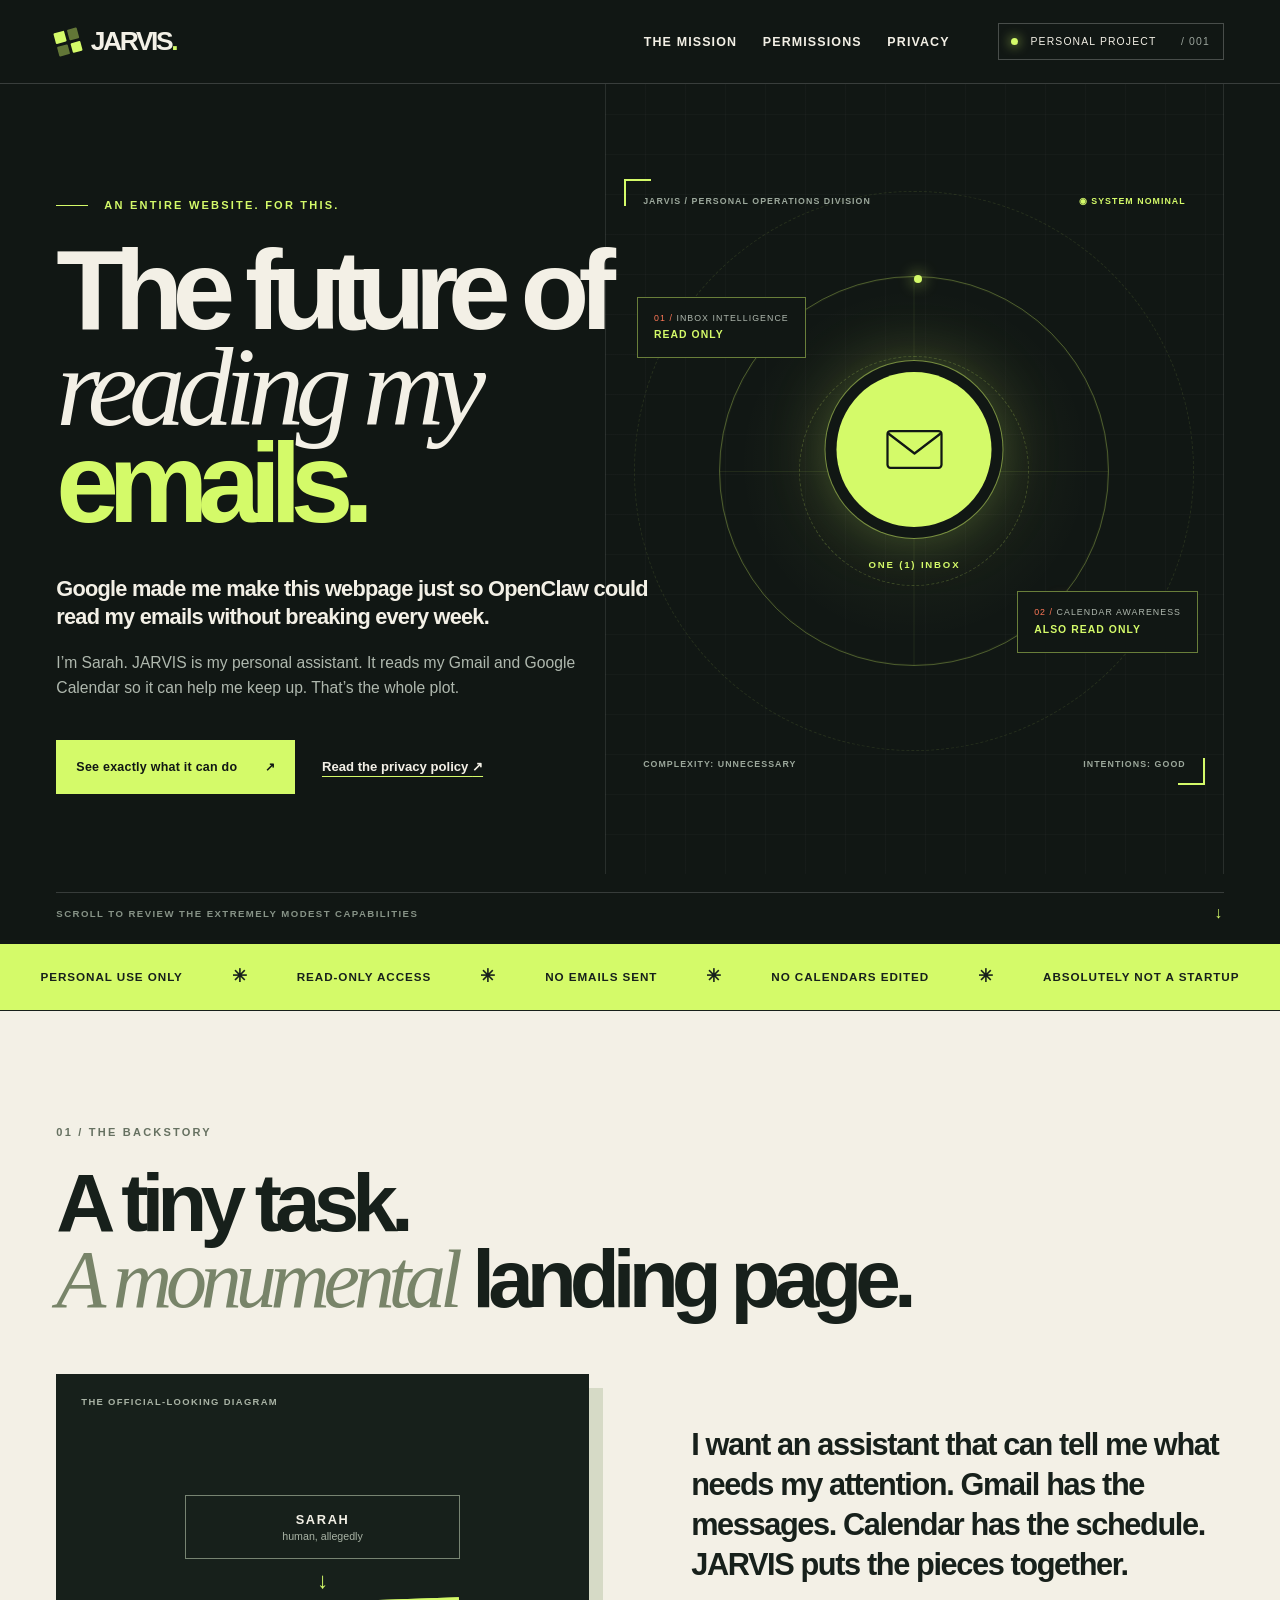
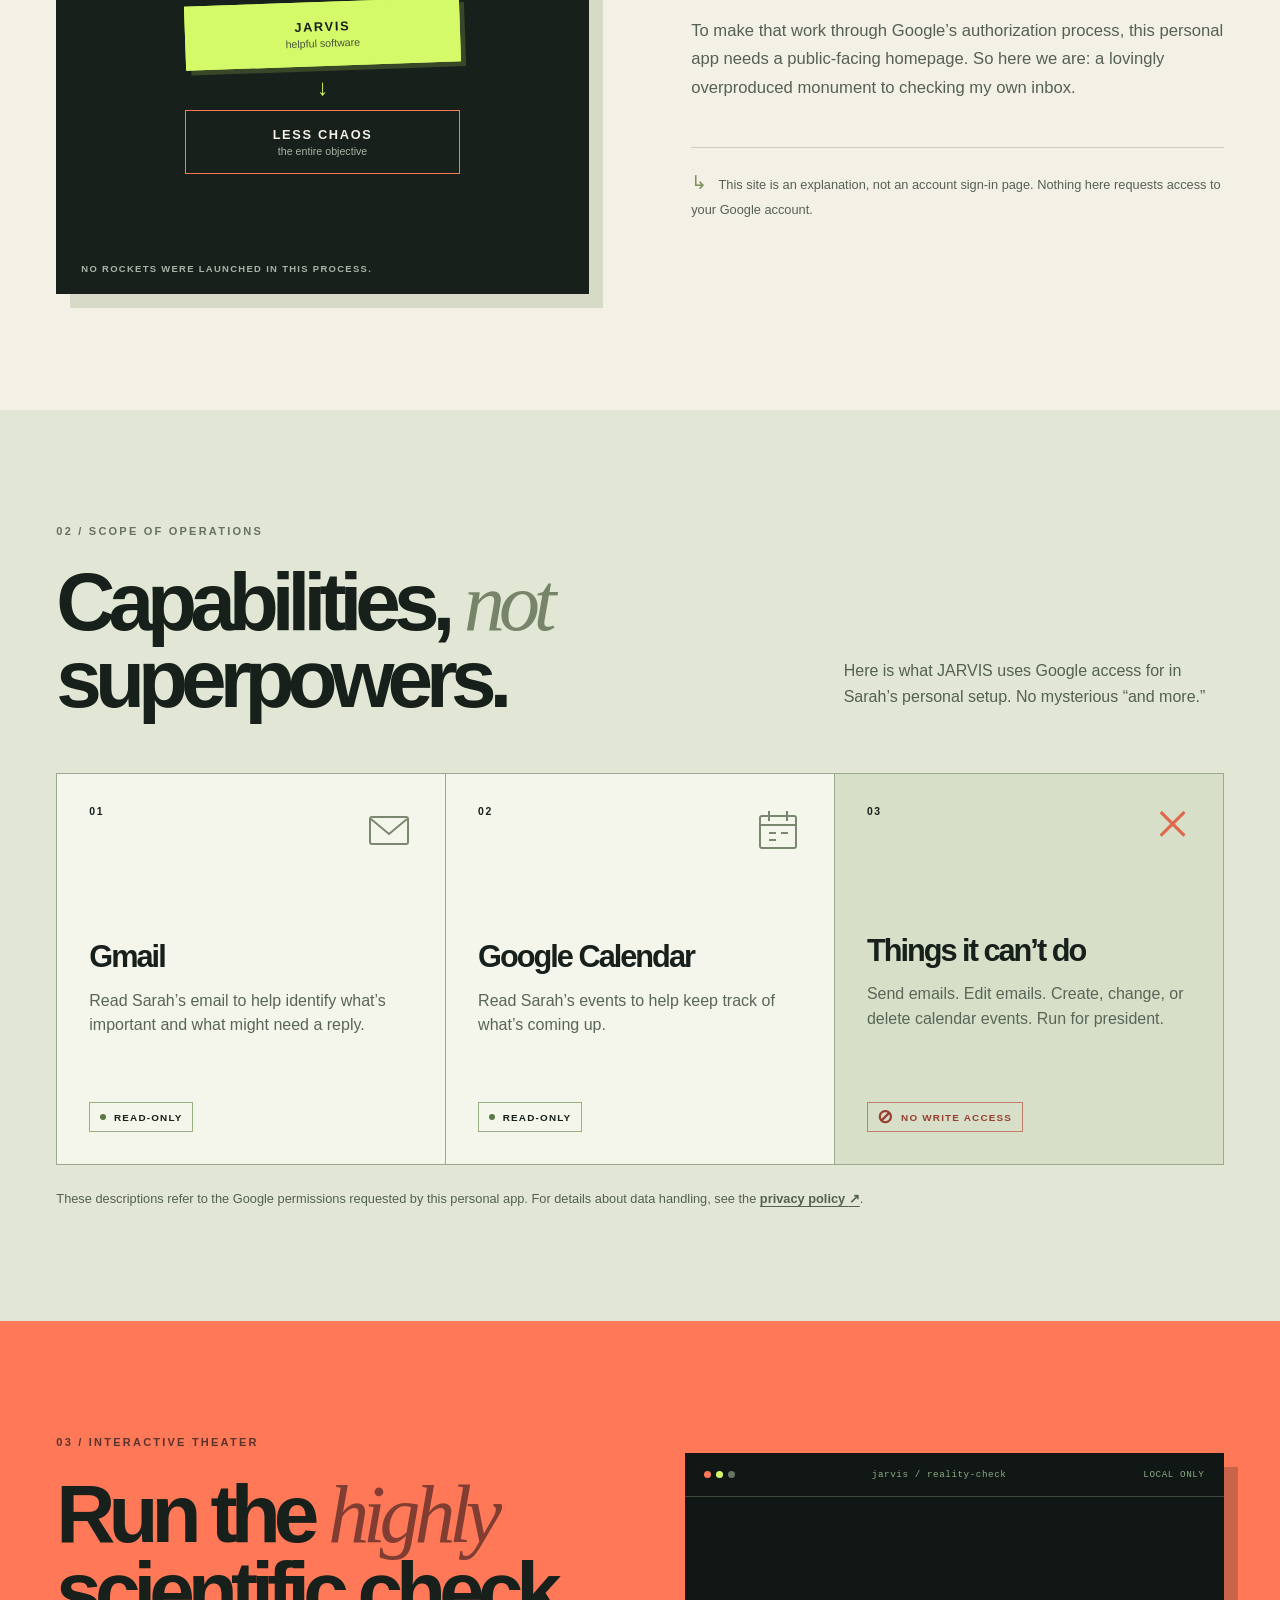
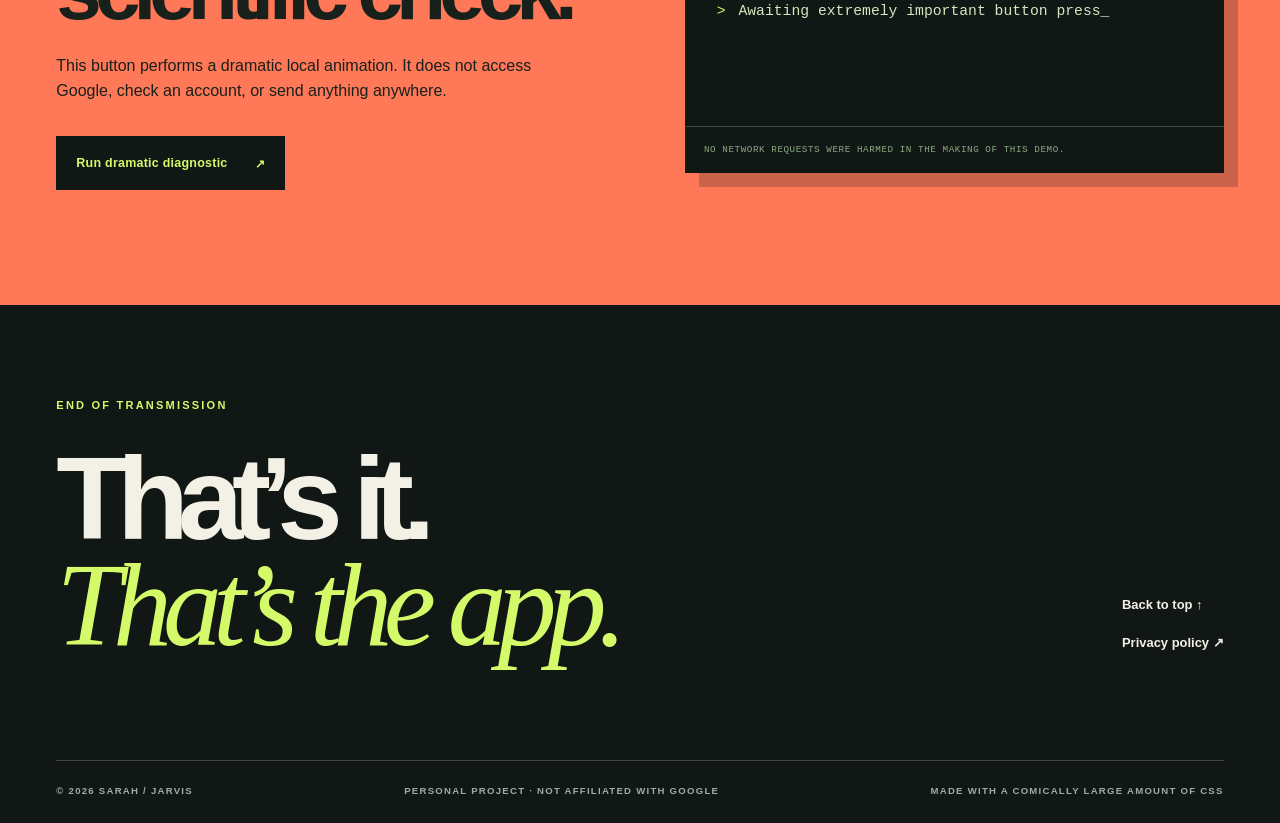
==== index.html @ e294292a "Publish animated JARVIS personal access homepage" ====
<!doctype html>
<html lang="en">
<head>
  <meta charset="utf-8">
  <meta name="viewport" content="width=device-width, initial-scale=1">
  <meta name="theme-color" content="#111714">
  <meta name="description" content="JARVIS is Sarah’s personal OpenClaw assistant. This page explains its read-only Gmail and Google Calendar access, with a perhaps excessive amount of ceremony.">
  <title>JARVIS — A very serious webpage for a very small mission</title>
  <link rel="stylesheet" href="styles.css">
  <script src="script.js" defer></script>
</head>
<body>
  <a class="skip-link" href="#main">Skip to content</a>
  <div class="site-shell">
    <header class="site-header">
      <a class="brand" href="#top" aria-label="JARVIS, back to top">
        <span class="brand-mark" aria-hidden="true"><span></span><span></span><span></span><span></span></span>
        <span>JARVIS<span class="brand-period">.</span></span>
      </a>
      <nav aria-label="Main navigation">
        <a href="#mission">The mission</a>
        <a href="#permissions">Permissions</a>
        <a href="privacy.html">Privacy</a>
      </nav>
      <span class="header-stamp"><span class="live-dot" aria-hidden="true"></span> PERSONAL PROJECT <span class="stamp-index">/ 001</span></span>
    </header>

    <main id="main">
      <section class="hero" id="top" aria-labelledby="hero-title">
        <div class="hero-copy">
          <div class="eyebrow"><span class="eyebrow-line" aria-hidden="true"></span> AN ENTIRE WEBSITE. FOR THIS.</div>
          <h1 id="hero-title">The future of<br><em>reading my</em><br><span class="hero-emphasis">emails.</span></h1>
          <p class="hero-lede">Google made me make this webpage just so OpenClaw could read my emails without breaking every week.</p>
          <p class="hero-sub">I’m Sarah. JARVIS is my personal assistant. It reads my Gmail and Google Calendar so it can help me keep up. That’s the whole plot.</p>
          <div class="hero-actions">
            <a class="button button-primary" href="#permissions">See exactly what it can do <span aria-hidden="true">↗</span></a>
            <a class="text-link" href="privacy.html">Read the privacy policy <span aria-hidden="true">↗</span></a>
          </div>
        </div>
        <div class="hero-art" aria-label="Decorative illustration of a tiny email inside an elaborate control system" role="img">
          <div class="art-corner art-corner-tl" aria-hidden="true"></div><div class="art-corner art-corner-br" aria-hidden="true"></div>
          <div class="art-meta art-meta-top" aria-hidden="true">JARVIS / PERSONAL OPERATIONS DIVISION <span>◉ SYSTEM NOMINAL</span></div>
          <div class="orbit orbit-one" aria-hidden="true"></div><div class="orbit orbit-two" aria-hidden="true"></div><div class="orbit orbit-three" aria-hidden="true"></div>
          <div class="orbit-dot orbit-dot-one" aria-hidden="true"></div><div class="orbit-dot orbit-dot-two" aria-hidden="true"></div>
          <div class="core" aria-hidden="true">
            <div class="core-inner"><svg viewBox="0 0 96 96" fill="none" aria-hidden="true"><rect x="12" y="24" width="72" height="49" rx="4" stroke="currentColor" stroke-width="3"/><path d="m14 28 34 26 34-26" stroke="currentColor" stroke-width="3" stroke-linecap="round" stroke-linejoin="round"/></svg></div>
            <span class="core-label">ONE (1) INBOX</span>
          </div>
          <div class="art-callout art-callout-left" aria-hidden="true"><span class="callout-number">01 /</span> inbox intelligence<br><strong>READ ONLY</strong></div>
          <div class="art-callout art-callout-right" aria-hidden="true"><span class="callout-number">02 /</span> calendar awareness<br><strong>ALSO READ ONLY</strong></div>
          <div class="art-meta art-meta-bottom" aria-hidden="true"><span>COMPLEXITY: UNNECESSARY</span><span>INTENTIONS: GOOD</span></div>
        </div>
        <div class="hero-bottomline"><span>SCROLL TO REVIEW THE EXTREMELY MODEST CAPABILITIES</span><span aria-hidden="true">↓</span></div>
      </section>

      <section class="ticker" aria-label="Project summary"><div class="ticker-track"><span>PERSONAL USE ONLY</span><span aria-hidden="true">✳</span><span>READ-ONLY ACCESS</span><span aria-hidden="true">✳</span><span>NO EMAILS SENT</span><span aria-hidden="true">✳</span><span>NO CALENDARS EDITED</span><span aria-hidden="true">✳</span><span>ABSOLUTELY NOT A STARTUP</span></div></section>

      <section class="mission section-pad" id="mission" aria-labelledby="mission-title">
        <div class="section-heading reveal"><span class="section-index">01 / THE BACKSTORY</span><h2 id="mission-title">A tiny task.<br><em>A monumental</em> landing page.</h2></div>
        <div class="mission-grid">
          <div class="mission-visual reveal" aria-hidden="true"><span class="visual-top">THE OFFICIAL-LOOKING DIAGRAM</span><div class="flow-node flow-node-me">SARAH <small>human, allegedly</small></div><span class="flow-arrow">↓</span><div class="flow-node flow-node-jarvis">JARVIS <small>helpful software</small></div><span class="flow-arrow">↓</span><div class="flow-node flow-node-result">LESS CHAOS <small>the entire objective</small></div><span class="visual-bottom">NO ROCKETS WERE LAUNCHED IN THIS PROCESS.</span></div>
          <div class="mission-copy reveal"><p class="large-copy">I want an assistant that can tell me what needs my attention. Gmail has the messages. Calendar has the schedule. JARVIS puts the pieces together.</p><p>To make that work through Google’s authorization process, this personal app needs a public-facing homepage. So here we are: a lovingly overproduced monument to checking my own inbox.</p><p class="micro-note"><span aria-hidden="true">↳</span> This site is an explanation, not an account sign-in page. Nothing here requests access to your Google account.</p></div>
        </div>
      </section>

      <section class="permissions section-pad" id="permissions" aria-labelledby="permissions-title">
        <div class="section-heading reveal"><span class="section-index">02 / SCOPE OF OPERATIONS</span><h2 id="permissions-title">Capabilities, <em>not</em><br>superpowers.</h2><p class="section-intro">Here is what JARVIS uses Google access for in Sarah’s personal setup. No mysterious “and more.”</p></div>
        <div class="permission-grid">
          <article class="permission-card reveal"><div class="card-top"><span class="card-number">01</span><svg viewBox="0 0 48 48" fill="none" aria-hidden="true"><rect x="5" y="11" width="38" height="27" rx="2" stroke="currentColor" stroke-width="2"/><path d="m6 13 18 15 18-15" stroke="currentColor" stroke-width="2"/></svg></div><h3>Gmail</h3><p>Read Sarah’s email to help identify what’s important and what might need a reply.</p><div class="scope-tag"><span class="scope-dot" aria-hidden="true"></span> READ-ONLY</div></article>
          <article class="permission-card reveal"><div class="card-top"><span class="card-number">02</span><svg viewBox="0 0 48 48" fill="none" aria-hidden="true"><rect x="6" y="10" width="36" height="32" rx="2" stroke="currentColor" stroke-width="2"/><path d="M6 19h36M15 5v10M33 5v10M15 27h7M27 27h7M15 34h7" stroke="currentColor" stroke-width="2"/></svg></div><h3>Google Calendar</h3><p>Read Sarah’s events to help keep track of what’s coming up.</p><div class="scope-tag"><span class="scope-dot" aria-hidden="true"></span> READ-ONLY</div></article>
          <article class="permission-card permission-card-negative reveal"><div class="card-top"><span class="card-number">03</span><span class="big-x" aria-hidden="true">×</span></div><h3>Things it can’t do</h3><p>Send emails. Edit emails. Create, change, or delete calendar events. Run for president.</p><div class="scope-tag scope-tag-negative"><span aria-hidden="true">⊘</span> NO WRITE ACCESS</div></article>
        </div>
        <p class="permission-footnote reveal">These descriptions refer to the Google permissions requested by this personal app. For details about data handling, see the <a href="privacy.html">privacy policy <span aria-hidden="true">↗</span></a>.</p>
      </section>

      <section class="diagnostic section-pad" aria-labelledby="diagnostic-title"><div class="diagnostic-copy reveal"><span class="section-index">03 / INTERACTIVE THEATER</span><h2 id="diagnostic-title">Run the <em>highly</em><br>scientific check.</h2><p>This button performs a dramatic local animation. It does not access Google, check an account, or send anything anywhere.</p><button class="button button-secondary" id="diagnostic-button" type="button" aria-controls="diagnostic-output">Run dramatic diagnostic <span aria-hidden="true">↗</span></button></div><div class="terminal reveal" aria-label="Decorative diagnostic display"><div class="terminal-top"><span class="terminal-lights" aria-hidden="true"><i></i><i></i><i></i></span><span>jarvis / reality-check</span><span>LOCAL ONLY</span></div><div class="terminal-body" id="diagnostic-output" role="status" aria-live="polite" aria-atomic="true"><span class="terminal-prompt">&gt;</span> Awaiting extremely important button press<span class="cursor" aria-hidden="true">_</span></div><div class="terminal-bottom">NO NETWORK REQUESTS WERE HARMED IN THE MAKING OF THIS DEMO.</div></div></section>
    </main>

    <footer class="site-footer"><div class="footer-main"><div><span class="footer-kicker">END OF TRANSMISSION</span><p>That’s it.<br><em>That’s the app.</em></p></div><div class="footer-links"><a href="#top">Back to top ↑</a><a href="privacy.html">Privacy policy ↗</a></div></div><div class="footer-bottom"><span>© <span id="year">2026</span> SARAH / JARVIS</span><span>PERSONAL PROJECT · NOT AFFILIATED WITH GOOGLE</span><span>MADE WITH A COMICALLY LARGE AMOUNT OF CSS</span></div></footer>
  </div>
</body>
</html>
---- styles.css ----
@charset "UTF-8";
:root{--ink:#17201b;--deep:#111714;--cream:#f3f0e6;--paper:#e9e8dc;--lime:#d4fa69;--orange:#ff7857;--muted:#a5aea2;--line:rgba(23,32,27,.17);--font:Arial,Helvetica,sans-serif}
*{box-sizing:border-box}html{scroll-behavior:smooth}body{margin:0;background:var(--cream);color:var(--ink);font-family:var(--font);-webkit-font-smoothing:antialiased}a{color:inherit}button{font:inherit}.site-shell{overflow:hidden}.skip-link{position:absolute;left:1rem;top:-5rem;padding:.8rem 1rem;background:var(--lime);color:var(--deep);z-index:99}.skip-link:focus{top:1rem}a:focus-visible,button:focus-visible{outline:3px solid var(--orange);outline-offset:4px}::selection{background:var(--lime);color:var(--deep)}
.site-header{height:84px;display:flex;align-items:center;gap:3rem;padding:0 clamp(1.25rem,4.4vw,5rem);background:var(--deep);color:var(--cream);border-bottom:1px solid rgba(255,255,255,.17)}.brand{display:inline-flex;align-items:center;gap:.65rem;text-decoration:none;font-size:1.65rem;font-weight:900;letter-spacing:-.09em;white-space:nowrap}.brand-period{color:var(--lime)}.brand-mark{width:24px;height:24px;display:grid;grid-template-columns:repeat(2,1fr);gap:3px;transform:rotate(-15deg)}.brand-mark span{background:var(--lime);border-radius:1px}.brand-mark span:nth-child(2),.brand-mark span:nth-child(3){opacity:.42}.site-header nav{display:flex;gap:clamp(1rem,2vw,2.5rem);margin-left:auto}.site-header nav a{text-decoration:none;font-size:.78rem;font-weight:700;text-transform:uppercase;letter-spacing:.09em;transition:color .2s}.site-header nav a:hover,.footer-links a:hover{color:var(--lime)}.header-stamp{border:1px solid rgba(255,255,255,.23);padding:.73rem .8rem;font-size:.65rem;letter-spacing:.11em;white-space:nowrap}.live-dot,.scope-dot{display:inline-block;width:7px;height:7px;border-radius:50%;background:var(--lime);margin-right:.5rem;box-shadow:0 0 12px var(--lime)}.stamp-index{color:#9aa39b;margin-left:1.3rem}
.hero{background:var(--deep);color:var(--cream);min-height:740px;display:grid;grid-template-columns:minmax(0,1.05fr) minmax(0,.95fr);position:relative;padding:0 clamp(1.25rem,4.4vw,5rem) 70px}.hero-copy{position:relative;z-index:2;padding:clamp(5rem,9vw,9rem) 0 5rem;max-width:740px}.eyebrow,.section-index,.footer-kicker{font-size:.69rem;font-weight:800;letter-spacing:.2em;text-transform:uppercase}.eyebrow{display:flex;align-items:center;gap:1rem;color:var(--lime);margin-bottom:2rem}.eyebrow-line{height:1px;width:32px;background:var(--lime)}h1,h2,h3,p{margin-top:0}h1{font-size:clamp(4.6rem,8.8vw,10rem);line-height:.85;letter-spacing:-.095em;font-weight:900;margin-bottom:2.7rem}h1 em,h2 em,.footer-main em{font-family:Georgia,'Times New Roman',serif;font-weight:400;letter-spacing:-.075em}.hero-emphasis{color:var(--lime)}.hero-lede{font-size:clamp(1.22rem,1.7vw,1.8rem);font-weight:700;letter-spacing:-.035em;line-height:1.32;max-width:610px;margin-bottom:1.1rem}.hero-sub{max-width:570px;color:#afb8ae;font-size:.98rem;line-height:1.65}.hero-actions{display:flex;gap:1.7rem;align-items:center;flex-wrap:wrap;margin-top:2.4rem}.button{border:0;display:inline-flex;align-items:center;justify-content:space-between;gap:1.7rem;padding:1.12rem 1.25rem;min-height:54px;text-decoration:none;font-size:.78rem;font-weight:900;letter-spacing:.02em;cursor:pointer;transition:transform .2s,background .2s,box-shadow .2s}.button:hover{transform:translateY(-3px);box-shadow:5px 5px 0 var(--orange)}.button-primary{background:var(--lime);color:var(--deep)}.button-secondary{background:var(--deep);color:var(--lime)}.text-link{font-size:.82rem;font-weight:700;text-decoration:underline;text-underline-offset:5px;text-decoration-color:var(--lime)}.text-link:hover{color:var(--lime)}
.hero-art{position:relative;min-height:600px;align-self:stretch;margin-left:-4rem;background:radial-gradient(circle at 50% 48%,rgba(212,250,105,.08),transparent 34%),repeating-linear-gradient(0deg,transparent 0 39px,rgba(255,255,255,.045) 40px),repeating-linear-gradient(90deg,transparent 0 39px,rgba(255,255,255,.045) 40px);border-left:1px solid rgba(255,255,255,.1);border-right:1px solid rgba(255,255,255,.1);overflow:hidden}.art-corner{width:27px;height:27px;border:solid var(--lime);position:absolute;z-index:3}.art-corner-tl{left:18px;top:95px;border-width:2px 0 0 2px}.art-corner-br{right:18px;bottom:89px;border-width:0 2px 2px 0}.art-meta{position:absolute;left:6%;right:6%;display:flex;justify-content:space-between;color:#9ca89c;font-size:.55rem;font-weight:700;letter-spacing:.12em;z-index:3}.art-meta-top{top:112px}.art-meta-top span{color:var(--lime)}.art-meta-bottom{bottom:105px}.orbit{position:absolute;left:50%;top:49%;border:1px solid rgba(212,250,105,.2);border-radius:50%;transform:translate(-50%,-50%)}.orbit-one{width:230px;height:230px;border-style:dashed;animation:orbit-spin 35s linear infinite}.orbit-two{width:390px;height:390px;border-color:rgba(212,250,105,.31);box-shadow:0 0 0 1px rgba(212,250,105,.04) inset}.orbit-three{width:560px;height:560px;border-color:rgba(212,250,105,.1);border-style:dashed;animation:orbit-spin 70s linear infinite reverse}.orbit-two:before,.orbit-two:after{content:"";position:absolute;top:50%;height:1px;width:100%;background:rgba(212,250,105,.08)}.orbit-two:after{transform:rotate(90deg)}.orbit-dot{position:absolute;width:8px;height:8px;border-radius:50%;background:var(--lime);box-shadow:0 0 15px var(--lime);z-index:2}.orbit-dot-one{top:calc(49% - 196px);left:50%;animation:dot-pulse 3s ease-in-out infinite}.orbit-dot-two{top:calc(49% + 130px);left:calc(50% + 145px);background:var(--orange);box-shadow:0 0 15px var(--orange);animation:dot-pulse 3s ease-in-out 1.5s infinite}.core{position:absolute;left:50%;top:49%;transform:translate(-50%,-50%);z-index:3;text-align:center}.core-inner{height:155px;width:155px;display:grid;place-items:center;border-radius:50%;background:var(--lime);box-shadow:0 0 0 11px var(--deep),0 0 0 12px rgba(212,250,105,.45),0 0 65px rgba(212,250,105,.35);animation:core-breathe 5s ease-in-out infinite}.core-inner svg{width:72px;color:var(--deep)}.core-label{display:block;color:var(--lime);font-size:.6rem;font-weight:800;letter-spacing:.19em;margin-top:32px}.art-callout{position:absolute;z-index:4;background:var(--deep);border:1px solid rgba(212,250,105,.45);padding:.8rem 1rem;color:#afb8ae;text-transform:uppercase;font-size:.55rem;line-height:1.75;letter-spacing:.12em}.art-callout strong{color:var(--lime);font-size:.65rem}.callout-number{color:var(--orange)}.art-callout-left{top:27%;left:5%}.art-callout-right{right:4%;bottom:28%}.hero-bottomline{position:absolute;bottom:25px;left:clamp(1.25rem,4.4vw,5rem);right:clamp(1.25rem,4.4vw,5rem);border-top:1px solid rgba(255,255,255,.16);padding-top:15px;display:flex;justify-content:space-between;color:#879387;font-size:.6rem;letter-spacing:.15em;font-weight:700}.hero-bottomline span:last-child{color:var(--lime);font-size:1rem;line-height:.6}
.ticker{background:var(--lime);overflow:hidden;border-bottom:1px solid var(--ink)}.ticker-track{min-height:66px;display:flex;align-items:center;justify-content:space-around;gap:2rem;padding:1rem 2rem;width:max-content;min-width:100%;font-size:.73rem;letter-spacing:.08em;font-weight:900;white-space:nowrap}.ticker-track span:nth-child(even){font-size:1.1rem}
.section-pad{padding:clamp(5rem,9vw,10rem) clamp(1.25rem,4.4vw,5rem)}.section-heading{margin-bottom:3.5rem}.section-index{display:block;margin-bottom:1.7rem;color:#667161}h2{font-size:clamp(3.3rem,6.4vw,7.3rem);line-height:.93;letter-spacing:-.085em;font-weight:900;margin-bottom:0}h2 em{color:#788469}.mission{background:var(--cream)}.mission-grid{display:grid;grid-template-columns:1fr 1fr;gap:clamp(2rem,8vw,10rem);align-items:center}.mission-visual{min-height:520px;background:var(--ink);color:var(--cream);position:relative;display:flex;flex-direction:column;align-items:center;justify-content:center;gap:.65rem;padding:4rem 2rem;box-shadow:14px 14px 0 #d6dac6}.visual-top,.visual-bottom{position:absolute;font-size:.59rem;font-weight:800;letter-spacing:.14em;color:#a9b3a5}.visual-top{top:22px;left:25px}.visual-bottom{bottom:20px;left:25px}.flow-node{width:min(100%,275px);border:1px solid #778472;text-align:center;padding:1rem;font-weight:900;letter-spacing:.13em;font-size:.8rem}.flow-node small{display:block;color:#a9b3a5;font-weight:400;letter-spacing:0;text-transform:none;margin-top:.2rem}.flow-node-jarvis{background:var(--lime);color:var(--ink);border-color:var(--lime);transform:rotate(-2deg);box-shadow:5px 5px 0 rgba(212,250,105,.18)}.flow-node-jarvis small{color:#49553a}.flow-node-result{border-color:var(--orange)}.flow-arrow{font-size:1.4rem;color:var(--lime);line-height:1}.mission-copy{max-width:560px}.mission-copy p{font-size:1.04rem;line-height:1.7;color:#566054;margin-bottom:1.4rem}.mission-copy .large-copy{font-size:clamp(1.5rem,2.4vw,2.4rem);font-weight:700;letter-spacing:-.045em;line-height:1.3;color:var(--ink);margin-bottom:2rem}.mission-copy .micro-note{border-top:1px solid var(--line);margin-top:2.8rem;padding-top:1.2rem;font-size:.8rem}.micro-note span{color:#81935c;font-size:1.2rem;margin-right:.5rem}
.permissions{background:#e1e7d4}.permissions .section-heading{display:grid;grid-template-columns:1fr 1fr;column-gap:3rem}.permissions .section-heading .section-index{grid-column:1/-1}.section-intro{align-self:end;max-width:380px;margin:0 0 .5rem auto;color:#53614f;line-height:1.6;font-size:1rem}.permission-grid{display:grid;grid-template-columns:repeat(3,minmax(0,1fr));gap:1px;background:#9baa8e;border:1px solid #9baa8e}.permission-card{min-height:390px;padding:clamp(1.5rem,2.5vw,2.8rem);background:#f4f5eb;display:flex;flex-direction:column;transition:background .25s,transform .25s}.permission-card:hover{background:#fffef4;transform:translateY(-6px)}.card-top{display:flex;justify-content:space-between;align-items:flex-start;margin-bottom:auto}.card-number{font-size:.65rem;font-weight:800;letter-spacing:.16em}.card-top svg{width:48px;height:48px;color:#7a886f}.permission-card h3{font-size:clamp(1.7rem,2.4vw,2.8rem);line-height:1;letter-spacing:-.065em;margin:2.5rem 0 1rem}.permission-card p{line-height:1.55;color:#596657;max-width:350px}.scope-tag{display:inline-flex;align-items:center;align-self:flex-start;margin-top:auto;border:1px solid #9cae82;padding:.55rem .6rem;font-size:.62rem;font-weight:900;letter-spacing:.12em}.scope-dot{width:6px;height:6px;background:#5d7843;box-shadow:none}.permission-card-negative{background:#d7dfc9}.big-x{font-family:Georgia,serif;font-size:4rem;line-height:.55;color:#df684e;font-weight:400}.scope-tag-negative{border-color:#c27e6b;color:#983f32;gap:.4rem}.scope-tag-negative span{font-size:1.2rem;line-height:.5}.permission-footnote{font-size:.8rem;color:#53614f;margin:1.6rem 0 0}.permission-footnote a{font-weight:800;text-underline-offset:3px}
.diagnostic{background:var(--orange);display:grid;grid-template-columns:1fr 1fr;gap:clamp(2rem,7vw,8rem);align-items:center}.diagnostic .section-index{color:#59332d}.diagnostic h2{margin-bottom:1.5rem}.diagnostic h2 em{color:#823d33}.diagnostic-copy p{font-size:1rem;line-height:1.6;max-width:500px;margin-bottom:2rem}.diagnostic .button:hover{box-shadow:5px 5px 0 var(--lime)}.terminal{background:var(--deep);color:#d5e6c0;min-height:320px;box-shadow:14px 14px 0 rgba(23,32,27,.23);display:flex;flex-direction:column;font-family:ui-monospace,SFMono-Regular,Consolas,monospace}.terminal-top,.terminal-bottom{display:flex;align-items:center;justify-content:space-between;gap:.5rem;padding:1rem 1.2rem;border-bottom:1px solid #3c493d;color:#8caa84;font-size:.58rem;letter-spacing:.06em}.terminal-lights{display:inline-flex;gap:5px}.terminal-lights i{width:7px;height:7px;background:#667365;border-radius:50%}.terminal-lights i:first-child{background:var(--orange)}.terminal-lights i:nth-child(2){background:var(--lime)}.terminal-body{flex:1;padding:3rem 2rem;display:flex;align-items:center;line-height:1.7;white-space:pre-line;font-size:clamp(.76rem,1.15vw,.98rem)}.terminal-prompt{color:var(--lime);margin-right:.8rem}.cursor{animation:blink 1s steps(1,end) infinite}.terminal-bottom{border-top:1px solid #3c493d;border-bottom:0;line-height:1.5}
.site-footer{background:var(--deep);color:var(--cream);padding:clamp(4rem,7vw,8rem) clamp(1.25rem,4.4vw,5rem) 1.7rem}.footer-main{display:flex;justify-content:space-between;gap:2rem;align-items:end;padding-bottom:clamp(4rem,8vw,8rem)}.footer-kicker{color:var(--lime)}.footer-main p{font-size:clamp(4.2rem,9.2vw,11rem);font-weight:900;letter-spacing:-.095em;line-height:.9;margin:2rem 0 0}.footer-main em{color:var(--lime)}.footer-links{display:flex;flex-direction:column;gap:1.4rem;align-items:flex-start;padding-bottom:.5rem;white-space:nowrap}.footer-links a{font-size:.81rem;font-weight:800;text-decoration:none;transition:color .2s}.footer-bottom{border-top:1px solid rgba(255,255,255,.2);padding-top:1.5rem;display:flex;justify-content:space-between;gap:1rem;flex-wrap:wrap;color:#a0aba1;font-size:.6rem;font-weight:700;letter-spacing:.13em}
@keyframes orbit-spin{to{transform:translate(-50%,-50%) rotate(360deg)}}@keyframes dot-pulse{50%{opacity:.4;transform:scale(.7)}}@keyframes core-breathe{50%{box-shadow:0 0 0 11px var(--deep),0 0 0 12px rgba(212,250,105,.7),0 0 85px rgba(212,250,105,.5)}}@keyframes blink{50%{opacity:0}}.js .reveal{opacity:0;transform:translateY(25px);transition:opacity .65s ease,transform .65s ease}.js .reveal.is-visible{opacity:1;transform:none}
@media(max-width:1100px){.header-stamp{display:none}.hero-art{margin-left:-2rem}.hero-copy{padding-top:7rem}h1{font-size:clamp(4.2rem,8.5vw,8rem)}.art-callout-left{left:2%}.art-callout-right{right:2%}}
@media(max-width:800px){.site-header{height:72px;gap:1rem}.site-header nav{gap:1rem}.site-header nav a{font-size:.68rem}.hero{display:block;padding-bottom:70px}.hero-copy{padding:5rem 0 2.5rem}.hero-art{margin:0;min-height:490px;border:1px solid rgba(255,255,255,.1)}.art-meta-top{top:25px}.art-meta-bottom{bottom:25px}.art-corner-tl{top:14px}.art-corner-br{bottom:14px}.hero-bottomline{bottom:22px}.mission-grid,.diagnostic{grid-template-columns:1fr}.mission-visual{min-height:450px}.permissions .section-heading{display:block}.section-intro{margin:1.5rem 0 0}.permission-grid{grid-template-columns:1fr 1fr}.permission-card{min-height:350px}.permission-card-negative{grid-column:1/-1;min-height:270px}.diagnostic{gap:3rem}.terminal{min-height:260px}}
@media(max-width:560px){.site-header{padding-inline:1.2rem}.brand{font-size:1.4rem}.brand-mark{width:19px;height:19px}.site-header nav{gap:.8rem}.site-header nav a{font-size:.62rem;letter-spacing:0}.site-header nav a:first-child{display:none}.hero-copy{padding-top:4.4rem}h1{font-size:clamp(3.7rem,14vw,5.8rem)}.hero-lede{font-size:1.25rem}.hero-art{min-height:390px}.orbit-one{width:155px;height:155px}.orbit-two{width:275px;height:275px}.orbit-three{width:390px;height:390px}.core-inner{width:112px;height:112px}.core-inner svg{width:55px}.orbit-dot-one{top:calc(49% - 139px)}.orbit-dot-two{top:calc(49% + 95px);left:calc(50% + 101px)}.art-callout{font-size:.44rem;padding:.4rem .55rem}.art-callout strong{font-size:.51rem}.art-callout-left{top:19%}.art-callout-right{bottom:17%}.art-meta{font-size:.4rem}.hero-bottomline{font-size:.5rem}.ticker-track{gap:1rem;font-size:.62rem}.section-pad{padding-block:5rem}h2{font-size:clamp(3.1rem,12vw,5rem)}.mission-visual{min-height:380px}.permission-grid{grid-template-columns:1fr}.permission-card,.permission-card-negative{grid-column:auto;min-height:300px}.footer-main{display:block}.footer-main p{font-size:clamp(4rem,14vw,6rem)}.footer-links{margin-top:3rem}}
@media(max-width:370px){.site-header nav a:nth-child(2){display:none}.hero-actions{align-items:flex-start;flex-direction:column}.art-callout-left{top:21%}}
@media(prefers-reduced-motion:reduce){html{scroll-behavior:auto}*,*::before,*::after{animation-duration:.01ms!important;animation-iteration-count:1!important;transition-duration:.01ms!important}.js .reveal{opacity:1;transform:none}}
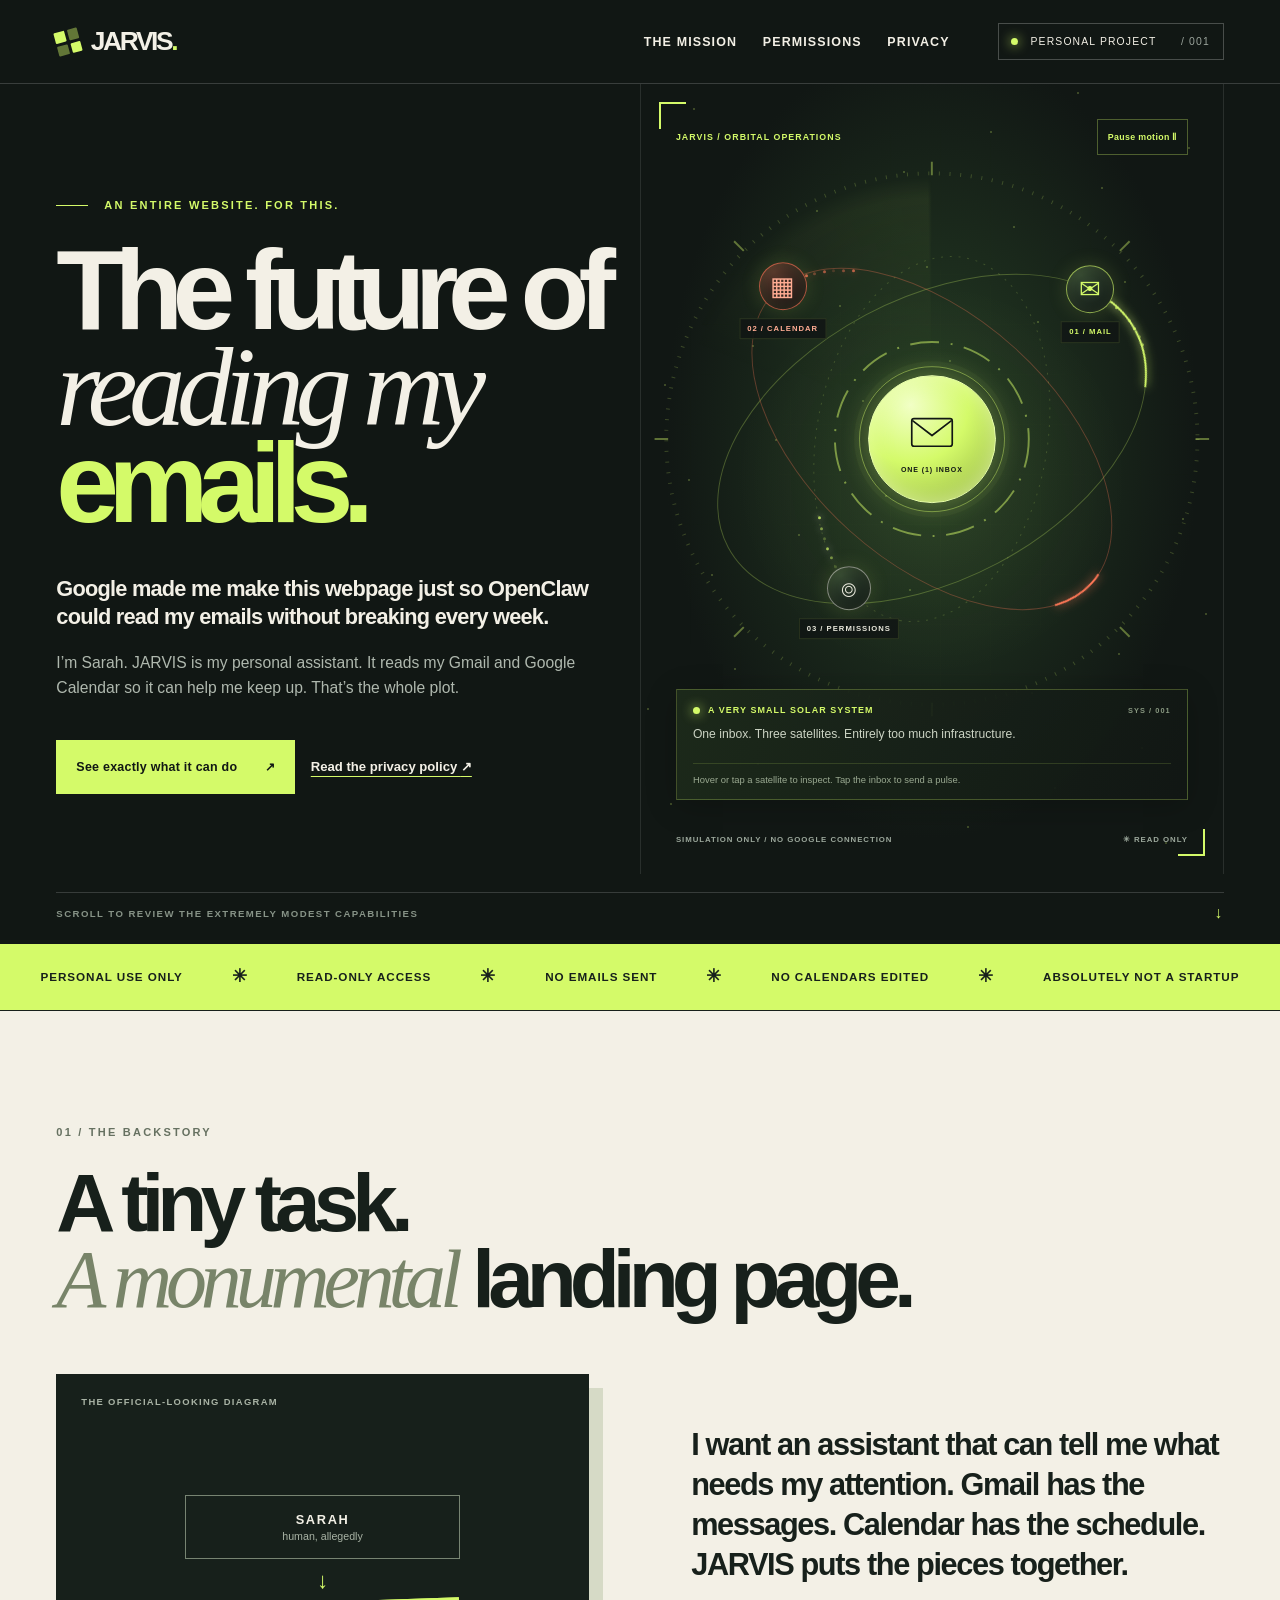
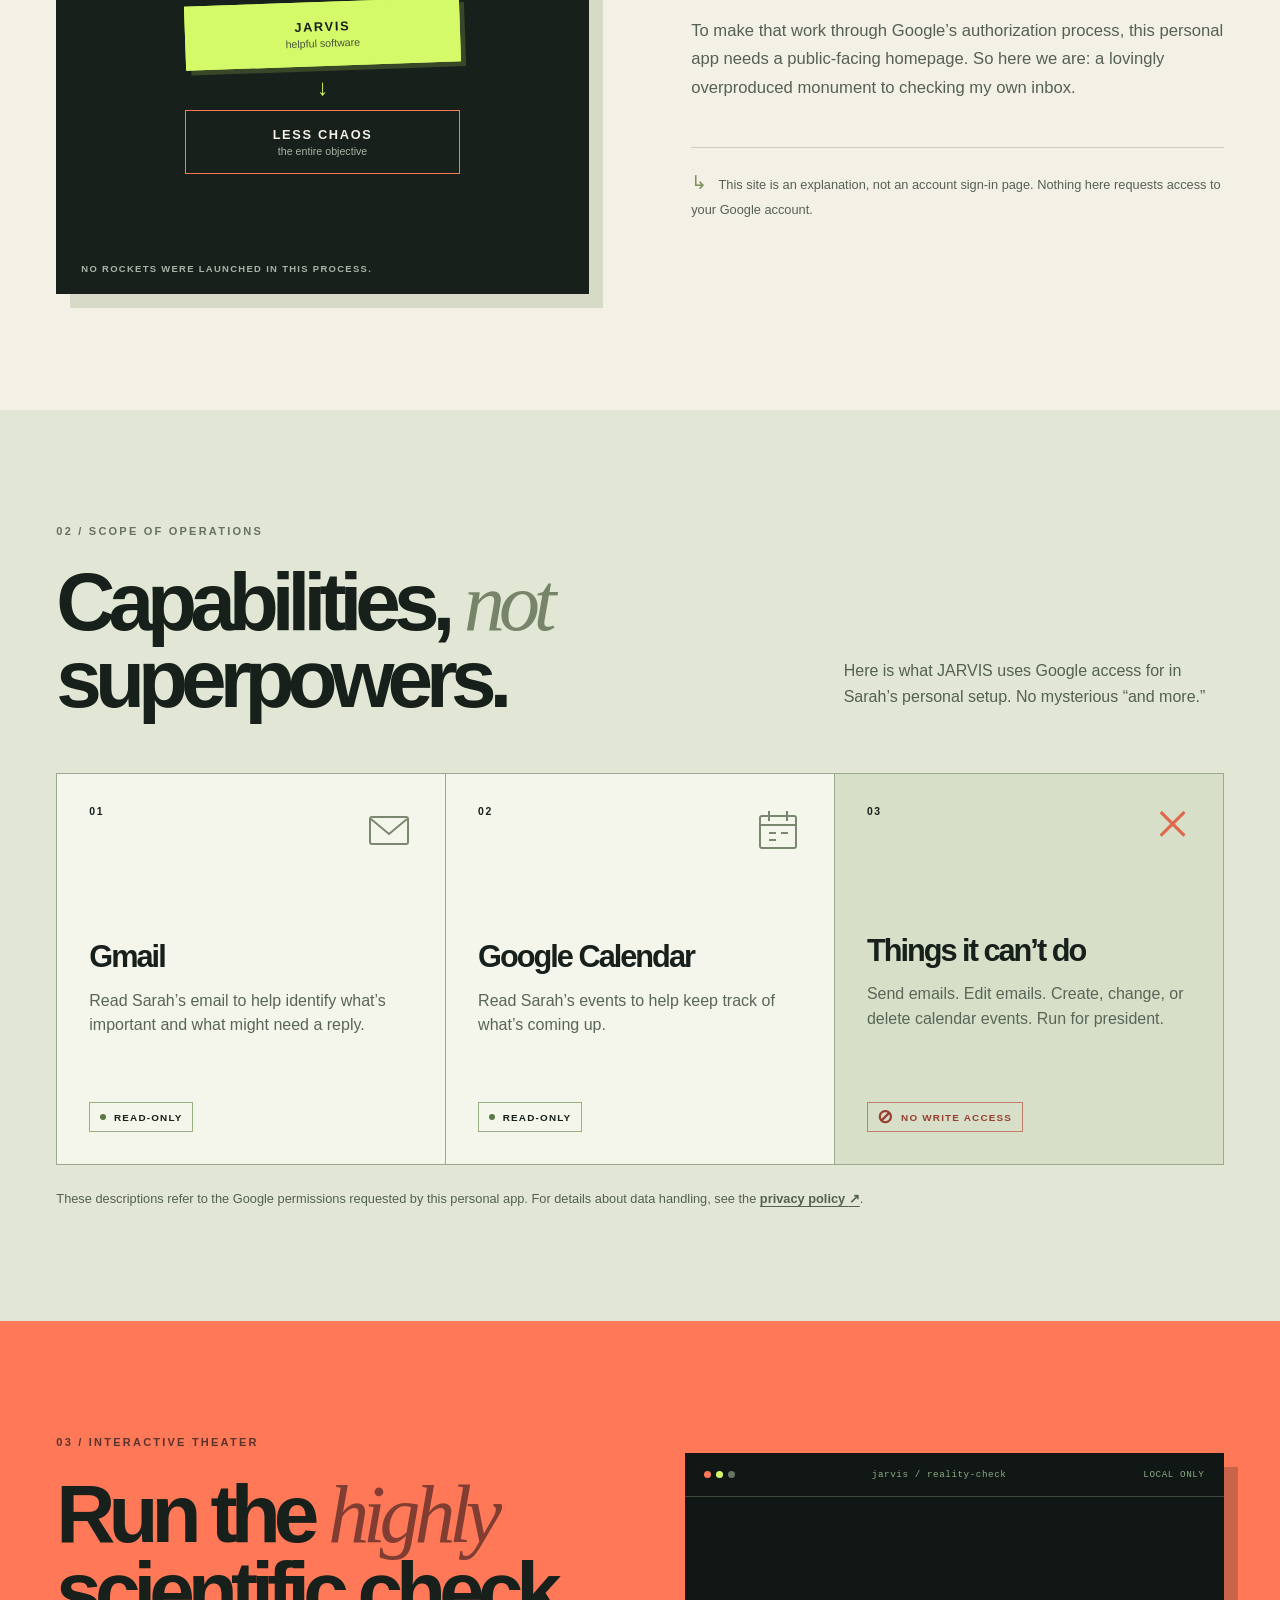
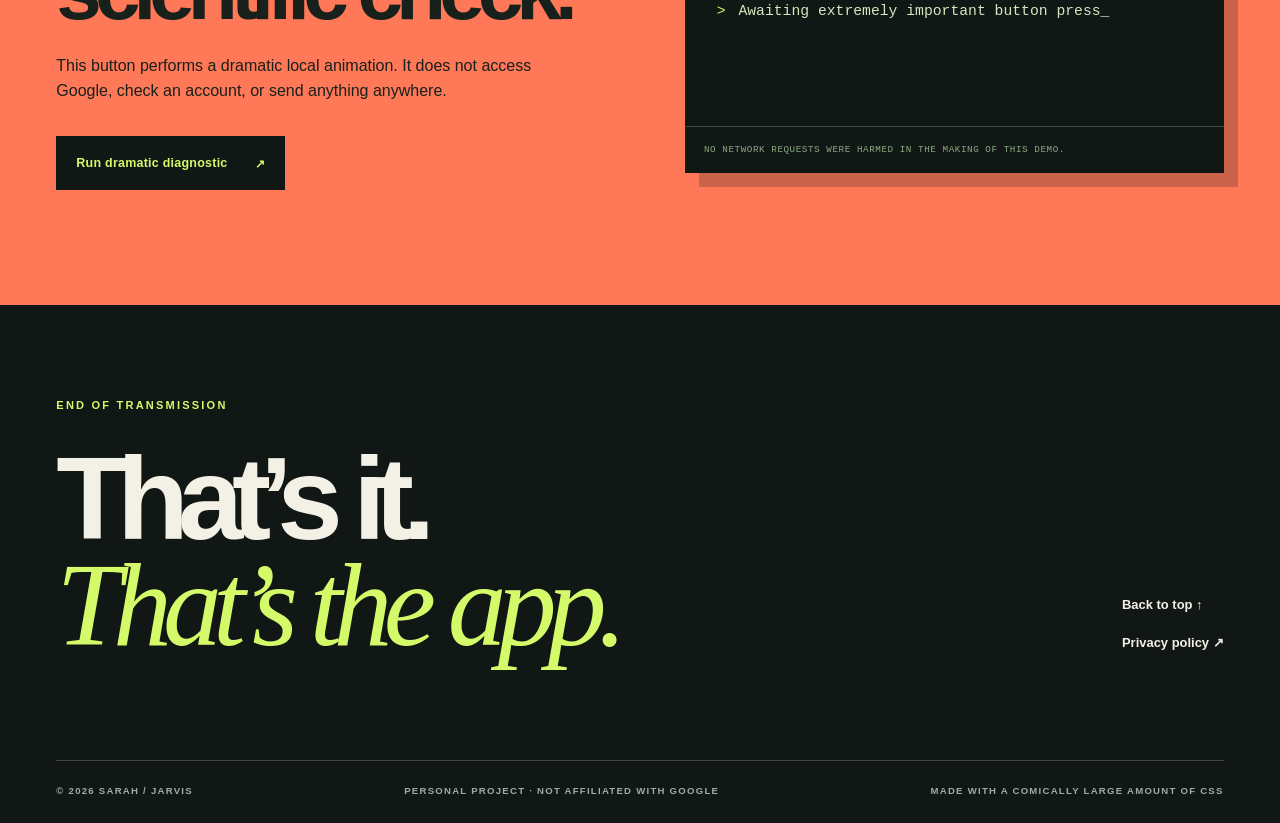
==== commit 1e304aeb: "Add interactive orbital hero with satellites, particle trails, and pulse controls" ====
--- a/index.html
+++ b/index.html
@@ -6,8 +6,8 @@
   <meta name="theme-color" content="#111714">
   <meta name="description" content="JARVIS is Sarah’s personal OpenClaw assistant. This page explains its read-only Gmail and Google Calendar access, with a perhaps excessive amount of ceremony.">
   <title>JARVIS — A very serious webpage for a very small mission</title>
-  <link rel="stylesheet" href="styles.css">
-  <script src="script.js" defer></script>
+  <link rel="stylesheet" href="styles.css?v=orbital-2">
+  <script src="script.js?v=orbital-2" defer></script>
 </head>
 <body>
   <a class="skip-link" href="#main">Skip to content</a>
@@ -37,19 +37,34 @@
             <a class="text-link" href="privacy.html">Read the privacy policy <span aria-hidden="true">↗</span></a>
           </div>
         </div>
-        <div class="hero-art" aria-label="Decorative illustration of a tiny email inside an elaborate control system" role="img">
+        <section class="hero-art orbital-lab" aria-label="Interactive orbital illustration" aria-describedby="orbital-help">
           <div class="art-corner art-corner-tl" aria-hidden="true"></div><div class="art-corner art-corner-br" aria-hidden="true"></div>
-          <div class="art-meta art-meta-top" aria-hidden="true">JARVIS / PERSONAL OPERATIONS DIVISION <span>◉ SYSTEM NOMINAL</span></div>
-          <div class="orbit orbit-one" aria-hidden="true"></div><div class="orbit orbit-two" aria-hidden="true"></div><div class="orbit orbit-three" aria-hidden="true"></div>
-          <div class="orbit-dot orbit-dot-one" aria-hidden="true"></div><div class="orbit-dot orbit-dot-two" aria-hidden="true"></div>
-          <div class="core" aria-hidden="true">
-            <div class="core-inner"><svg viewBox="0 0 96 96" fill="none" aria-hidden="true"><rect x="12" y="24" width="72" height="49" rx="4" stroke="currentColor" stroke-width="3"/><path d="m14 28 34 26 34-26" stroke="currentColor" stroke-width="3" stroke-linecap="round" stroke-linejoin="round"/></svg></div>
-            <span class="core-label">ONE (1) INBOX</span>
+          <div class="art-meta art-meta-top"><span>JARVIS / ORBITAL OPERATIONS</span><button class="motion-toggle" type="button" aria-pressed="false">Pause motion Ⅱ</button></div>
+          <div class="star-field" aria-hidden="true"></div>
+          <div class="orbital-scene">
+            <div class="radar-sweep" aria-hidden="true"></div>
+            <svg class="orbital-rings" viewBox="0 0 600 600" fill="none" aria-hidden="true">
+              <circle class="outer-reticle" cx="300" cy="300" r="274"/>
+              <circle class="inner-reticle" cx="300" cy="300" r="100"/>
+              <g class="orbital-path" transform="rotate(-28 300 300)"><ellipse cx="300" cy="300" rx="238" ry="145"/><ellipse class="orbit-trace" cx="300" cy="300" rx="238" ry="145"/></g>
+              <g class="orbital-path path-orange" transform="rotate(42 300 300)"><ellipse cx="300" cy="300" rx="222" ry="127"/><ellipse class="orbit-trace" cx="300" cy="300" rx="222" ry="127"/></g>
+              <g class="orbital-path path-faint" transform="rotate(100 300 300)"><ellipse cx="300" cy="300" rx="190" ry="119"/></g>
+              <path class="reticle-ticks" d="M300 14v14M300 572v14M14 300h14M572 300h14M96 96l10 10M494 494l10 10M96 504l10-10M494 106l10-10"/>
+            </svg>
+            <div class="orbital-particles" aria-hidden="true"></div>
+            <div class="signal-wave" aria-hidden="true"></div>
+            <button class="reactor" type="button" aria-label="Pulse the inbox reactor" aria-describedby="orbital-help">
+              <span class="reactor-halo" aria-hidden="true"></span>
+              <svg viewBox="0 0 96 96" fill="none" aria-hidden="true"><rect x="12" y="24" width="72" height="49" rx="4" stroke="currentColor" stroke-width="3"/><path d="m14 28 34 26 34-26" stroke="currentColor" stroke-width="3" stroke-linecap="round" stroke-linejoin="round"/></svg>
+              <span>ONE (1) INBOX</span>
+            </button>
+            <button class="satellite satellite-mail" data-orbit="0" type="button" aria-label="Inspect Gmail satellite"><span class="satellite-icon" aria-hidden="true">✉</span><span class="satellite-tag">01 / MAIL</span></button>
+            <button class="satellite satellite-calendar" data-orbit="1" type="button" aria-label="Inspect Calendar satellite"><span class="satellite-icon" aria-hidden="true">▦</span><span class="satellite-tag">02 / CALENDAR</span></button>
+            <button class="satellite satellite-shield" data-orbit="2" type="button" aria-label="Inspect permissions satellite"><span class="satellite-icon" aria-hidden="true">⌾</span><span class="satellite-tag">03 / PERMISSIONS</span></button>
           </div>
-          <div class="art-callout art-callout-left" aria-hidden="true"><span class="callout-number">01 /</span> inbox intelligence<br><strong>READ ONLY</strong></div>
-          <div class="art-callout art-callout-right" aria-hidden="true"><span class="callout-number">02 /</span> calendar awareness<br><strong>ALSO READ ONLY</strong></div>
-          <div class="art-meta art-meta-bottom" aria-hidden="true"><span>COMPLEXITY: UNNECESSARY</span><span>INTENTIONS: GOOD</span></div>
-        </div>
+          <div class="orbital-readout"><div class="readout-heading"><span class="live-dot" aria-hidden="true"></span><span id="orbital-title">A VERY SMALL SOLAR SYSTEM</span><span class="readout-index" aria-hidden="true">SYS / 001</span></div><p id="orbital-description">One inbox. Three satellites. Entirely too much infrastructure.</p><p class="orbital-help" id="orbital-help">Hover or tap a satellite to inspect. Tap the inbox to send a pulse.</p><span class="orbital-announcement" role="status" aria-live="polite"></span></div>
+          <div class="art-meta art-meta-bottom" aria-hidden="true"><span>SIMULATION ONLY / NO GOOGLE CONNECTION</span><span>✳ READ ONLY</span></div>
+        </section>
         <div class="hero-bottomline"><span>SCROLL TO REVIEW THE EXTREMELY MODEST CAPABILITIES</span><span aria-hidden="true">↓</span></div>
       </section>
 
--- a/styles.css
+++ b/styles.css
@@ -15,3 +15,26 @@
 @media(max-width:560px){.site-header{padding-inline:1.2rem}.brand{font-size:1.4rem}.brand-mark{width:19px;height:19px}.site-header nav{gap:.8rem}.site-header nav a{font-size:.62rem;letter-spacing:0}.site-header nav a:first-child{display:none}.hero-copy{padding-top:4.4rem}h1{font-size:clamp(3.7rem,14vw,5.8rem)}.hero-lede{font-size:1.25rem}.hero-art{min-height:390px}.orbit-one{width:155px;height:155px}.orbit-two{width:275px;height:275px}.orbit-three{width:390px;height:390px}.core-inner{width:112px;height:112px}.core-inner svg{width:55px}.orbit-dot-one{top:calc(49% - 139px)}.orbit-dot-two{top:calc(49% + 95px);left:calc(50% + 101px)}.art-callout{font-size:.44rem;padding:.4rem .55rem}.art-callout strong{font-size:.51rem}.art-callout-left{top:19%}.art-callout-right{bottom:17%}.art-meta{font-size:.4rem}.hero-bottomline{font-size:.5rem}.ticker-track{gap:1rem;font-size:.62rem}.section-pad{padding-block:5rem}h2{font-size:clamp(3.1rem,12vw,5rem)}.mission-visual{min-height:380px}.permission-grid{grid-template-columns:1fr}.permission-card,.permission-card-negative{grid-column:auto;min-height:300px}.footer-main{display:block}.footer-main p{font-size:clamp(4rem,14vw,6rem)}.footer-links{margin-top:3rem}}
 @media(max-width:370px){.site-header nav a:nth-child(2){display:none}.hero-actions{align-items:flex-start;flex-direction:column}.art-callout-left{top:21%}}
 @media(prefers-reduced-motion:reduce){html{scroll-behavior:auto}*,*::before,*::after{animation-duration:.01ms!important;animation-iteration-count:1!important;transition-duration:.01ms!important}.js .reveal{opacity:1;transform:none}}
+
+/* Orbital operations: a tiny, interactive planetarium. */
+.orbital-lab{isolation:isolate;--pointer-x:50%;--pointer-y:50%;background:radial-gradient(circle at var(--pointer-x) var(--pointer-y),#d4fa6910,transparent 40%),radial-gradient(ellipse at 50% 45%,#253d24 0%,#111714 65%);min-height:680px}
+.orbital-lab::before{content:"";position:absolute;inset:0;background:repeating-linear-gradient(0deg,transparent 0 49px,#d4fa6907 50px),repeating-linear-gradient(90deg,transparent 0 49px,#d4fa6907 50px);mask-image:radial-gradient(ellipse,black,transparent 75%);pointer-events:none}
+.orbital-lab .art-meta-top{top:35px;align-items:center;gap:10px}.orbital-lab .art-meta-bottom{bottom:30px;font-size:.49rem;gap:8px}.orbital-lab .art-corner-tl{top:18px}.orbital-lab .art-corner-br{bottom:18px}
+.motion-toggle{border:1px solid #d4fa6950;background:#111714b3;color:var(--lime);font:inherit;letter-spacing:.04em;padding:9px 10px;min-height:36px;cursor:pointer;white-space:nowrap}.motion-toggle:hover{background:#d4fa6922}
+.orbital-scene{position:absolute;left:0;top:45%;width:100%;aspect-ratio:1;transform:translateY(-50%) translate(var(--drift-x,0px),var(--drift-y,0px));transition:transform .3s ease-out;pointer-events:none}
+.orbital-rings,.orbital-particles{position:absolute;inset:0;width:100%;height:100%;overflow:visible;pointer-events:none}.orbital-path{stroke:#d4fa6945;stroke-width:1}.path-orange{stroke:#ff785750}.path-faint{stroke:#d4fa692e;stroke-dasharray:2 7}.orbit-trace{stroke:var(--lime);stroke-dasharray:60 1100;stroke-width:2;filter:drop-shadow(0 0 5px #d4fa69);animation:trace-orbit 14s linear infinite}.path-orange .orbit-trace{stroke:var(--orange);animation-duration:19s;animation-direction:reverse;stroke-dasharray:45 1060;filter:drop-shadow(0 0 5px #ff7857)}
+.outer-reticle{stroke:#d4fa6935;stroke-dasharray:1 10;stroke-width:4;transform-origin:center;animation:reticle-turn 100s linear infinite}.inner-reticle{stroke:#d4fa6980;stroke-width:2;stroke-dasharray:30 12 2 12;transform-origin:center;animation:reticle-turn 35s linear infinite reverse}.reticle-ticks{stroke:#d4fa6966;stroke-width:2}
+.radar-sweep{position:absolute;inset:5%;border-radius:50%;background:conic-gradient(from 0deg,transparent 0deg 290deg,#d4fa6900 290deg,#d4fa6910 359deg,transparent 360deg);animation:reticle-turn 18s linear infinite;mask-image:radial-gradient(circle,transparent 18%,black 65%,transparent 71%)}
+.reactor{position:absolute;top:50%;left:50%;transform:translate(-50%,-50%);width:clamp(85px,10vw,132px);aspect-ratio:1;border:1px solid #e9ffab;border-radius:50%;background:radial-gradient(circle at 33% 23%,#f1ffc6,#d4fa69 45%,#8fae40);color:var(--deep);box-shadow:0 0 28px #d4fa6955,inset 0 0 20px #f1ffc699;cursor:pointer;pointer-events:auto;display:grid;place-content:center;gap:7px;transition:box-shadow .25s,filter .25s;z-index:4}
+.reactor svg{width:54px;margin:auto;transition:transform .3s}.reactor>span:last-child{font:800 .44rem Arial,sans-serif;letter-spacing:.13em}.reactor:hover,.reactor:focus-visible{box-shadow:0 0 70px #d4fa69a0,inset 0 0 25px #fff8;filter:brightness(1.12)}.reactor:hover svg{transform:translateY(-3px) rotate(-8deg)}.reactor-halo{position:absolute;inset:-10px;border:1px solid #d4fa6970;border-radius:50%;box-shadow:0 0 0 5px #d4fa6909;animation:halo-breathe 4s ease-in-out infinite}
+.satellite{position:absolute;left:50%;top:50%;padding:0;width:48px;height:48px;border:1px solid #d4fa69a0;border-radius:50%;background:radial-gradient(circle at 30% 20%,#354831,#17201b 75%);color:var(--lime);box-shadow:0 0 20px #d4fa6925,inset 0 0 12px #d4fa6915;cursor:pointer;pointer-events:auto;z-index:5;transform:translate(-50%,-50%);transition:box-shadow .2s,border-color .2s;touch-action:manipulation}.satellite-calendar{color:#ffac93;border-color:#ff7857a0;background:radial-gradient(circle at 30% 20%,#57372b,#211c18 75%)}.satellite-shield{width:44px;height:44px;color:#e9e8dc;border-color:#e9e8dc80}.satellite-icon{display:block;font:26px/1 Arial,sans-serif;transition:transform .2s}.satellite-tag{position:absolute;top:calc(100% + 9px);left:50%;transform:translateX(-50%);font:700 .48rem/1.2 Arial,sans-serif;letter-spacing:.13em;white-space:nowrap;background:#111714e6;border:1px solid #d4fa6920;padding:5px 7px;pointer-events:none}.satellite:hover,.satellite:focus-visible,.satellite.is-selected{border-color:currentColor;box-shadow:0 0 0 6px #d4fa6910,0 0 35px #d4fa6950}.satellite:hover .satellite-icon,.satellite:focus-visible .satellite-icon{transform:scale(1.18)}
+.satellite-mail{left:80%;top:30%}.satellite-calendar{left:23%;top:32%}.satellite-shield{left:50%;top:77%}
+.orbital-particle{position:absolute;left:50%;top:50%;width:3px;height:3px;background:var(--lime);border-radius:50%;box-shadow:0 0 7px currentColor}.orbital-particle.orange{background:var(--orange);color:var(--orange)}.star-field{position:absolute;inset:0;pointer-events:none}.star{position:absolute;width:2px;height:2px;border-radius:50%;background:#d4fa69;opacity:.3;animation:star-shimmer var(--twinkle,4s) ease-in-out infinite alternate;animation-delay:var(--delay,0s)}
+.orbital-readout{position:absolute;left:6%;right:6%;bottom:74px;padding:15px 16px 12px;border:1px solid #d4fa6940;background:linear-gradient(110deg,#1d2a1bed,#111714ef);box-shadow:0 6px 30px #0003;z-index:6}.readout-heading{display:flex;align-items:center;color:var(--lime);font-size:.56rem;font-weight:800;letter-spacing:.12em}.readout-index{margin-left:auto;color:#8a9982;font-size:.46rem}.orbital-readout p{font-size:.76rem;line-height:1.5;margin:10px 0 0;color:#cbd3c3;min-height:2.25em}.orbital-readout .orbital-help{font-size:.59rem;color:#9aa991;min-height:0;border-top:1px solid #d4fa6925;padding-top:9px}.orbital-announcement{position:absolute;width:1px;height:1px;overflow:hidden;clip-path:inset(50%)}
+.signal-wave{position:absolute;left:50%;top:50%;width:24%;aspect-ratio:1;border:2px solid var(--lime);border-radius:50%;transform:translate(-50%,-50%);opacity:0;box-shadow:0 0 20px #d4fa6977}.is-pulsing .signal-wave{animation:signal-expand 1.5s ease-out}.is-pulsing .reactor{box-shadow:0 0 90px #d4fa69b0}.orbital-lab.is-paused *,.orbital-lab.is-held *{animation-play-state:paused!important}
+@keyframes trace-orbit{to{stroke-dashoffset:-1160}}@keyframes reticle-turn{to{transform:rotate(360deg)}}@keyframes star-shimmer{to{opacity:.8;transform:scale(1.5)}}@keyframes halo-breathe{50%{transform:scale(1.05);opacity:.45}}@keyframes signal-expand{0%{transform:translate(-50%,-50%) scale(.8);opacity:.8}100%{transform:translate(-50%,-50%) scale(4);opacity:0}}
+@media(min-width:801px){.orbital-lab{margin-left:0}.hero{grid-template-columns:minmax(0,1fr) minmax(0,1fr)}.hero-copy{padding-right:1.5rem}.hero-actions{gap:1rem}}
+@media(max-width:1100px) and (min-width:801px){.orbital-readout{left:4%;right:4%;padding:12px}.readout-index{display:none}.orbital-lab .art-meta-top{font-size:.44rem}.orbital-lab .art-meta-bottom{font-size:.38rem}}
+@media(max-width:800px){.orbital-lab{min-height:700px;max-width:640px;margin-inline:auto}.orbital-scene{top:43%;width:min(100%,550px);left:50%;transform:translate(-50%,-50%) translate(var(--drift-x,0px),var(--drift-y,0px))}.reactor{width:115px}}
+@media(max-width:560px){.orbital-lab{min-height:555px}.orbital-scene{top:42%}.orbital-lab .art-meta-top{font-size:.42rem}.orbital-lab .art-meta-bottom{font-size:.37rem;left:5%;right:5%}.orbital-readout{left:5%;right:5%;bottom:62px;padding:12px}.readout-index{display:none}.readout-heading{font-size:.51rem}.orbital-readout p{font-size:.69rem}.orbital-readout .orbital-help{font-size:.56rem}.reactor{width:84px}.reactor svg{width:40px}.reactor>span:last-child{font-size:.34rem}.satellite{width:44px;height:44px}.satellite-tag{font-size:.38rem;padding:4px}.satellite-icon{font-size:22px}.motion-toggle{font-size:.5rem}}
+@media(prefers-reduced-motion:reduce){.orbital-lab *{animation:none!important;transition:none!important}.orbital-scene{--drift-x:0px!important;--drift-y:0px!important}.is-pulsing .signal-wave{opacity:.4;transform:translate(-50%,-50%) scale(2)}}
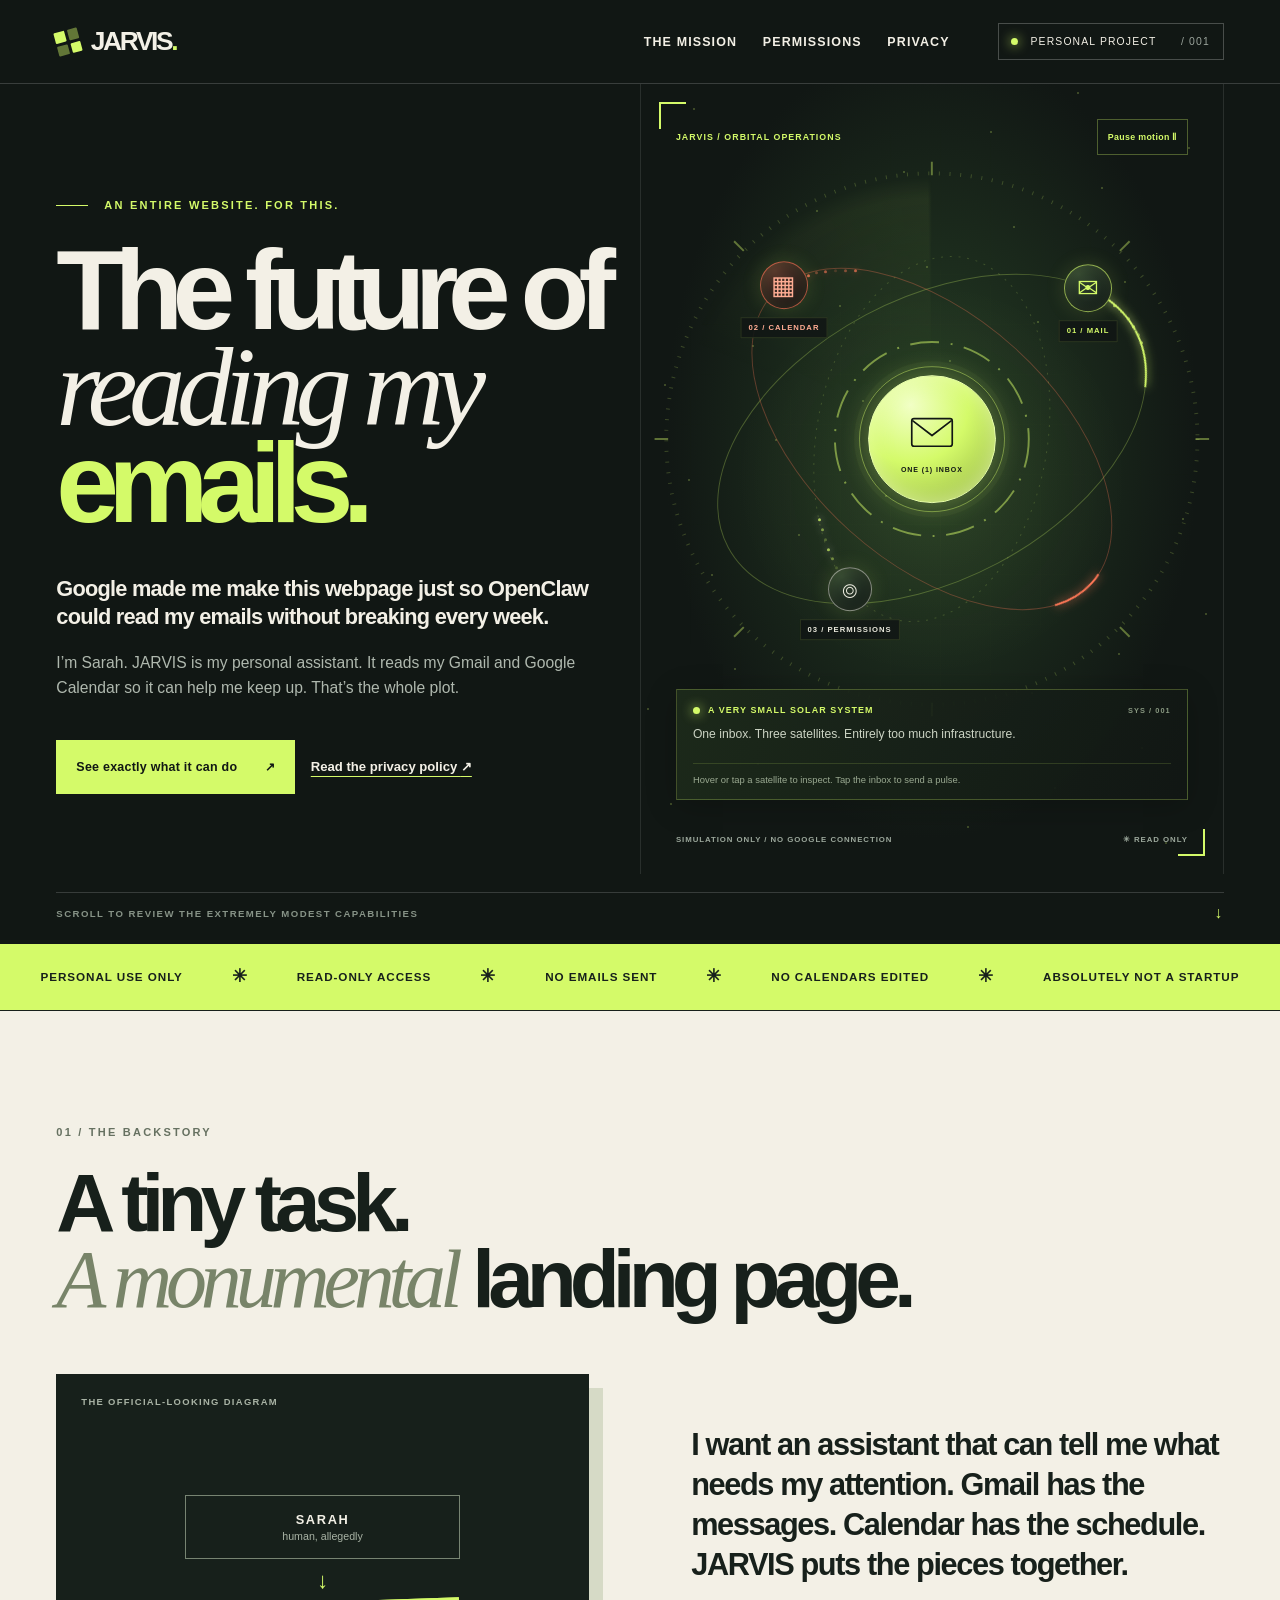
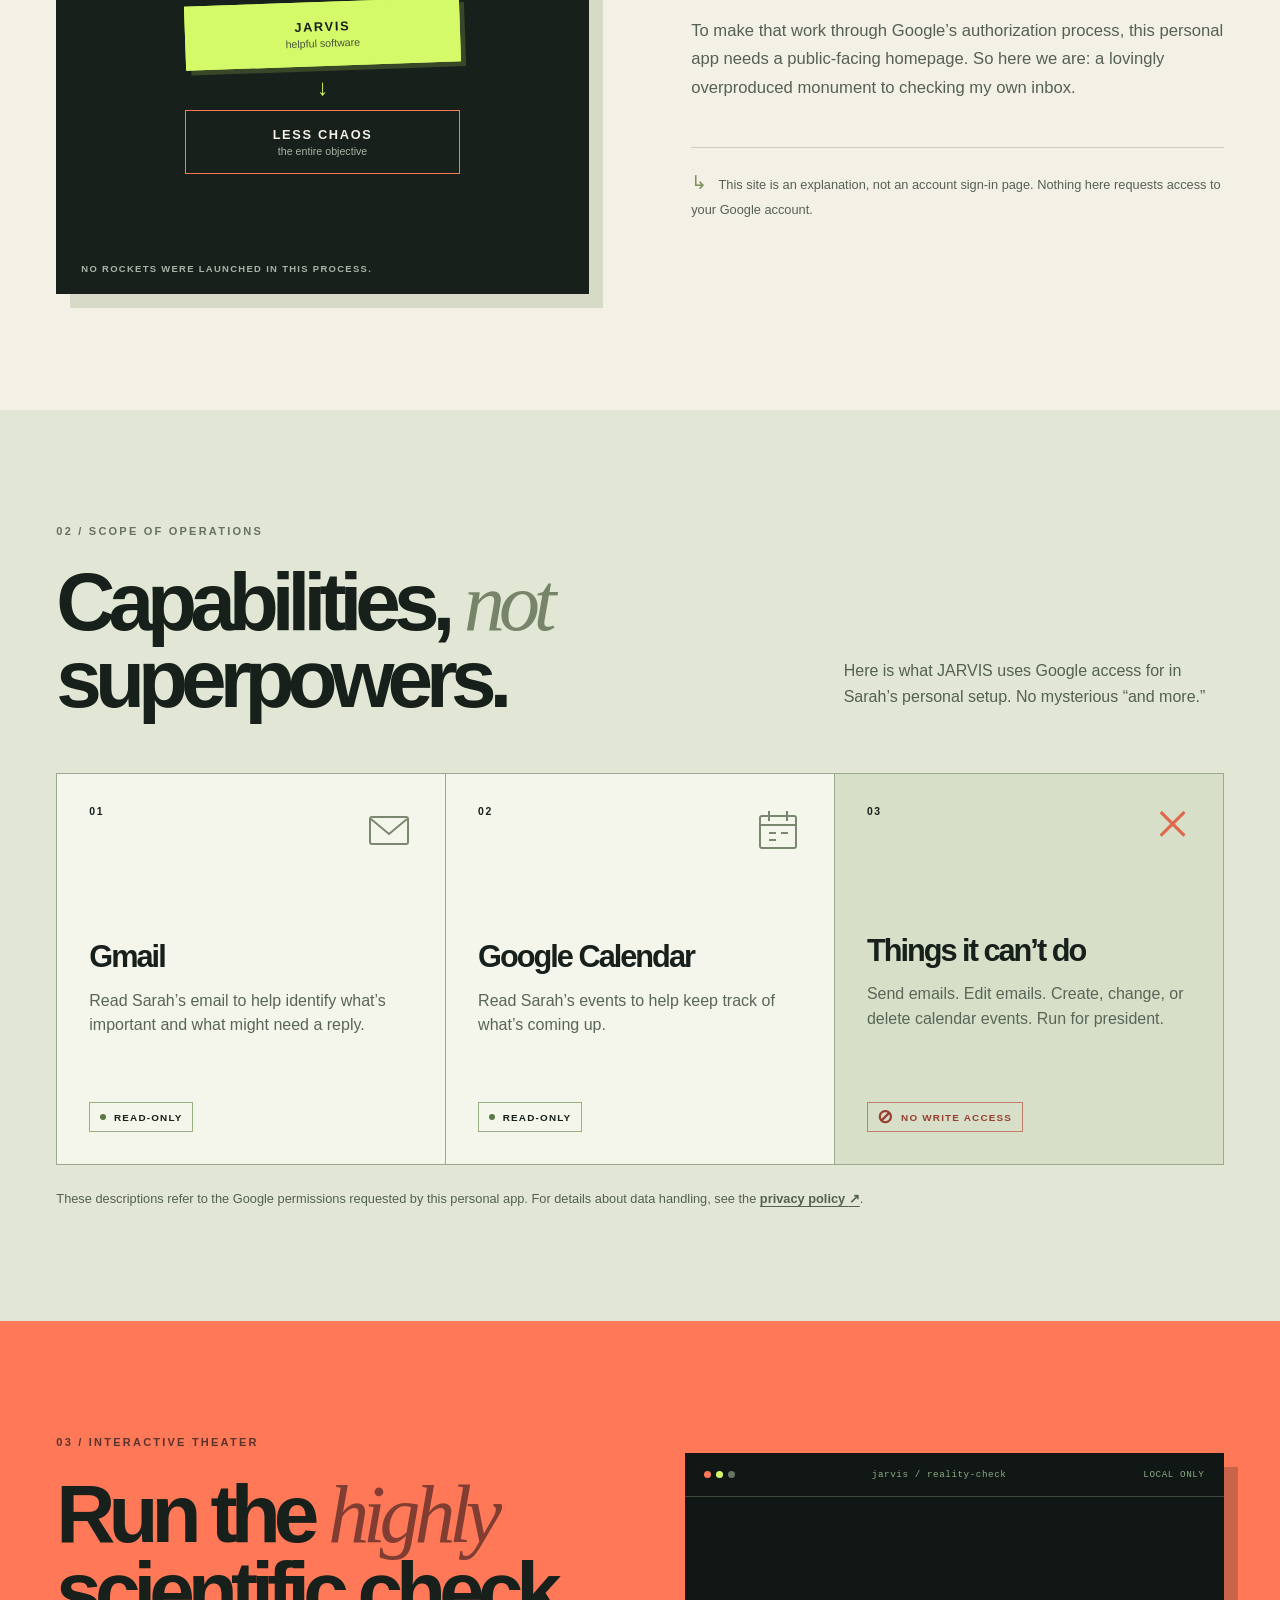
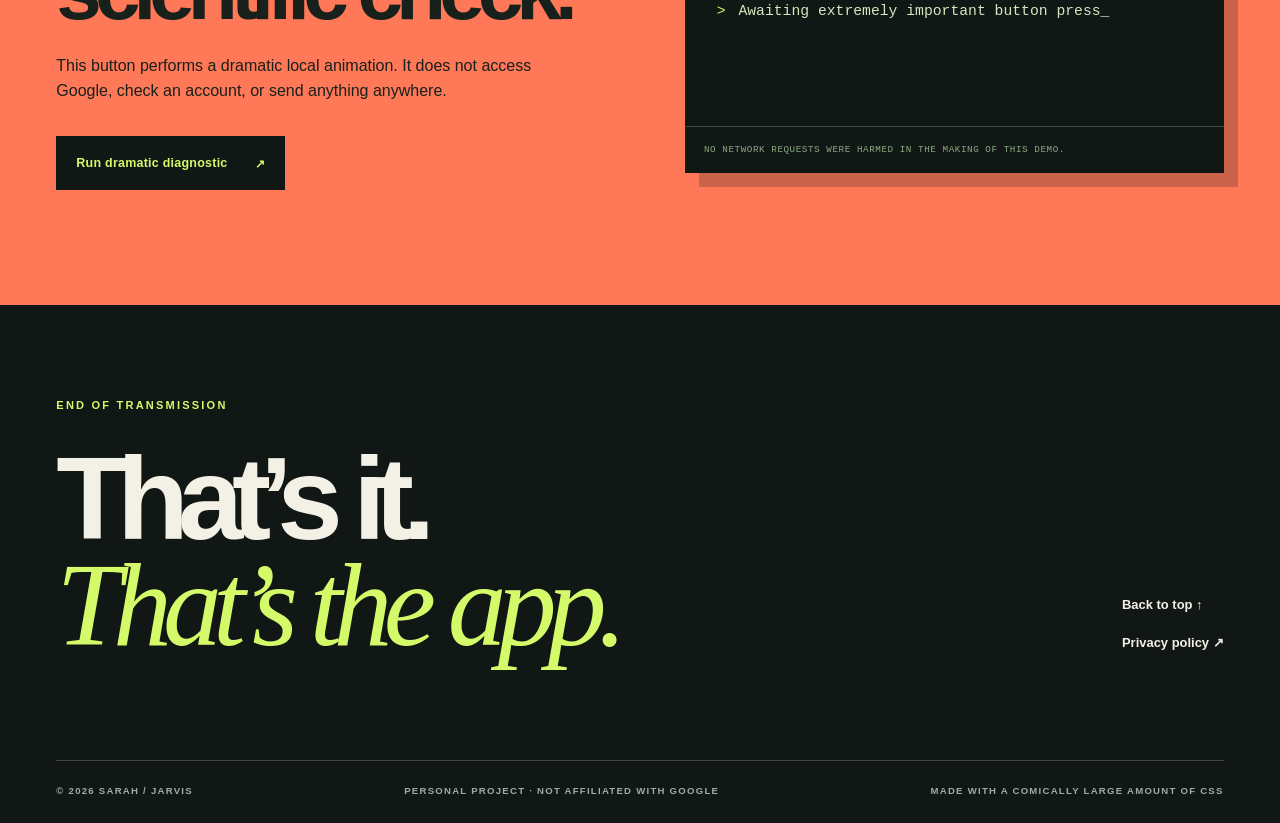
==== commit a8b53715: "Keep orbital animation moving during hover, focus, and taps" ====
--- a/index.html
+++ b/index.html
@@ -6,8 +6,8 @@
   <meta name="theme-color" content="#111714">
   <meta name="description" content="JARVIS is Sarah’s personal OpenClaw assistant. This page explains its read-only Gmail and Google Calendar access, with a perhaps excessive amount of ceremony.">
   <title>JARVIS — A very serious webpage for a very small mission</title>
-  <link rel="stylesheet" href="styles.css?v=orbital-2">
-  <script src="script.js?v=orbital-2" defer></script>
+  <link rel="stylesheet" href="styles.css?v=orbital-3">
+  <script src="script.js?v=orbital-3" defer></script>
 </head>
 <body>
   <a class="skip-link" href="#main">Skip to content</a>
--- a/styles.css
+++ b/styles.css
@@ -31,7 +31,7 @@
 .satellite-mail{left:80%;top:30%}.satellite-calendar{left:23%;top:32%}.satellite-shield{left:50%;top:77%}
 .orbital-particle{position:absolute;left:50%;top:50%;width:3px;height:3px;background:var(--lime);border-radius:50%;box-shadow:0 0 7px currentColor}.orbital-particle.orange{background:var(--orange);color:var(--orange)}.star-field{position:absolute;inset:0;pointer-events:none}.star{position:absolute;width:2px;height:2px;border-radius:50%;background:#d4fa69;opacity:.3;animation:star-shimmer var(--twinkle,4s) ease-in-out infinite alternate;animation-delay:var(--delay,0s)}
 .orbital-readout{position:absolute;left:6%;right:6%;bottom:74px;padding:15px 16px 12px;border:1px solid #d4fa6940;background:linear-gradient(110deg,#1d2a1bed,#111714ef);box-shadow:0 6px 30px #0003;z-index:6}.readout-heading{display:flex;align-items:center;color:var(--lime);font-size:.56rem;font-weight:800;letter-spacing:.12em}.readout-index{margin-left:auto;color:#8a9982;font-size:.46rem}.orbital-readout p{font-size:.76rem;line-height:1.5;margin:10px 0 0;color:#cbd3c3;min-height:2.25em}.orbital-readout .orbital-help{font-size:.59rem;color:#9aa991;min-height:0;border-top:1px solid #d4fa6925;padding-top:9px}.orbital-announcement{position:absolute;width:1px;height:1px;overflow:hidden;clip-path:inset(50%)}
-.signal-wave{position:absolute;left:50%;top:50%;width:24%;aspect-ratio:1;border:2px solid var(--lime);border-radius:50%;transform:translate(-50%,-50%);opacity:0;box-shadow:0 0 20px #d4fa6977}.is-pulsing .signal-wave{animation:signal-expand 1.5s ease-out}.is-pulsing .reactor{box-shadow:0 0 90px #d4fa69b0}.orbital-lab.is-paused *,.orbital-lab.is-held *{animation-play-state:paused!important}
+.signal-wave{position:absolute;left:50%;top:50%;width:24%;aspect-ratio:1;border:2px solid var(--lime);border-radius:50%;transform:translate(-50%,-50%);opacity:0;box-shadow:0 0 20px #d4fa6977}.is-pulsing .signal-wave{animation:signal-expand 1.5s ease-out}.is-pulsing .reactor{box-shadow:0 0 90px #d4fa69b0}.orbital-lab.is-paused *{animation-play-state:paused!important}
 @keyframes trace-orbit{to{stroke-dashoffset:-1160}}@keyframes reticle-turn{to{transform:rotate(360deg)}}@keyframes star-shimmer{to{opacity:.8;transform:scale(1.5)}}@keyframes halo-breathe{50%{transform:scale(1.05);opacity:.45}}@keyframes signal-expand{0%{transform:translate(-50%,-50%) scale(.8);opacity:.8}100%{transform:translate(-50%,-50%) scale(4);opacity:0}}
 @media(min-width:801px){.orbital-lab{margin-left:0}.hero{grid-template-columns:minmax(0,1fr) minmax(0,1fr)}.hero-copy{padding-right:1.5rem}.hero-actions{gap:1rem}}
 @media(max-width:1100px) and (min-width:801px){.orbital-readout{left:4%;right:4%;padding:12px}.readout-index{display:none}.orbital-lab .art-meta-top{font-size:.44rem}.orbital-lab .art-meta-bottom{font-size:.38rem}}
